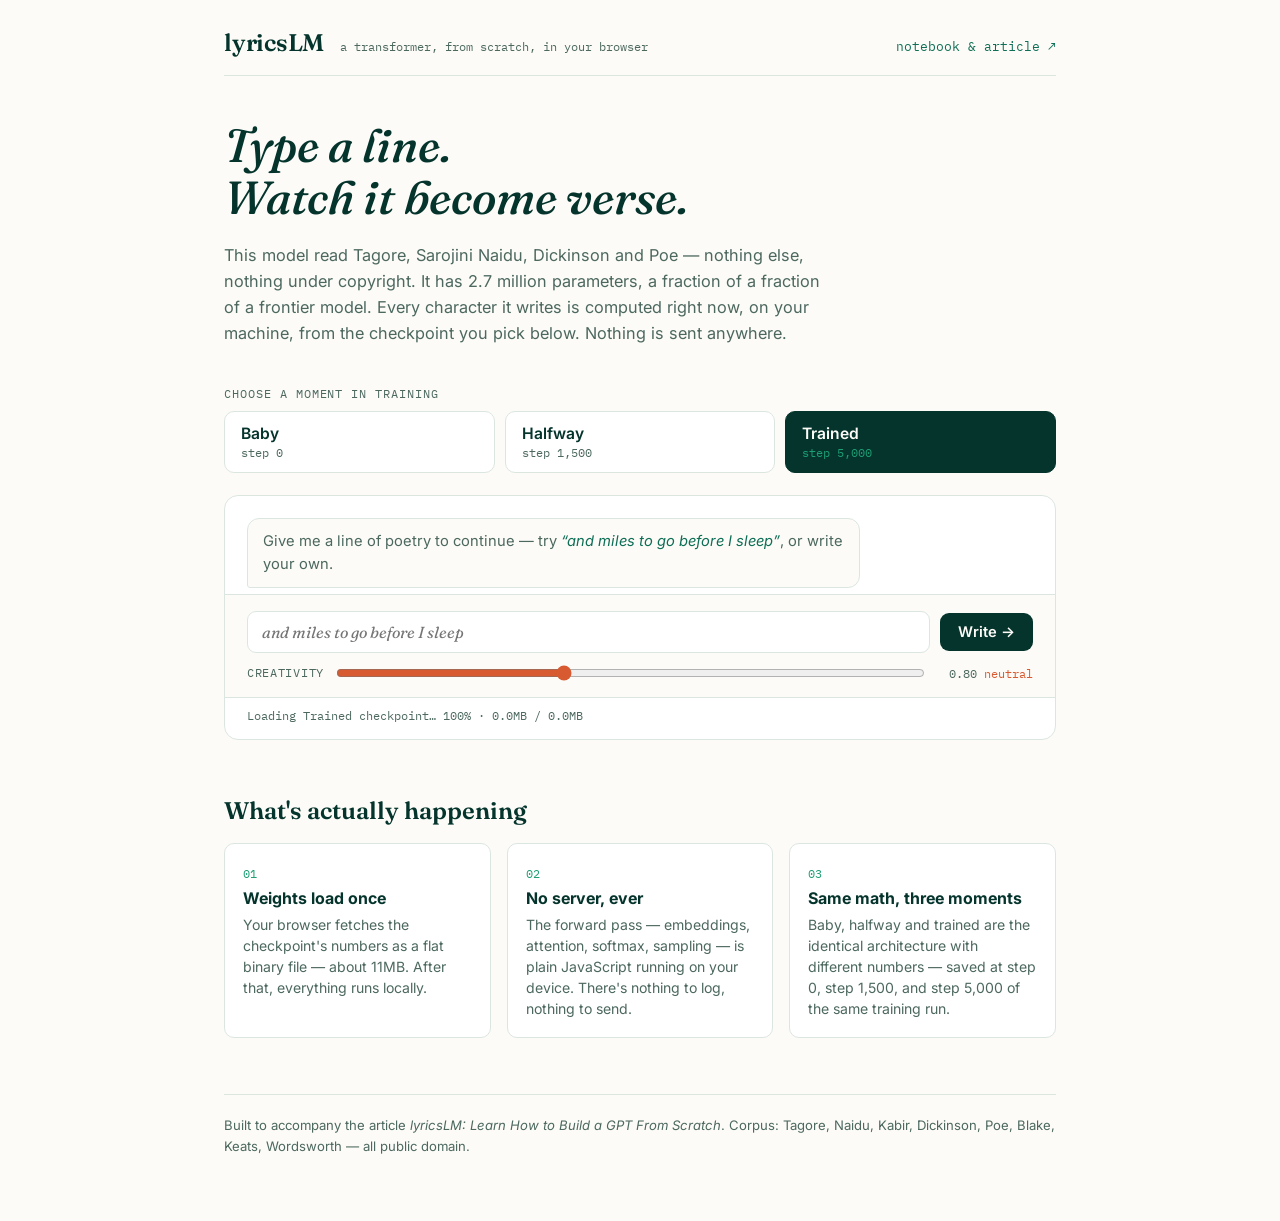
==== frontend/demo.html @ 4c5231a4 "update notebook" ====
<!doctype html>
<html lang="en">
<head>
<meta charset="utf-8">
<meta name="viewport" content="width=device-width, initial-scale=1">
<title>lyricsLM — a GPT trained on free verse</title>
<meta name="description" content="A 2.7M-parameter transformer, built from scratch and trained on Tagore, Naidu, Dickinson and Poe. Runs entirely in your browser. No server, no API key.">
<link rel="preconnect" href="https://fonts.googleapis.com">
<link rel="preconnect" href="https://fonts.gstatic.com" crossorigin>
<link href="https://fonts.googleapis.com/css2?family=Fraunces:ital,opsz,wght@0,9..144,400;0,9..144,600;1,9..144,500&family=Inter:wght@400;500;600&family=IBM+Plex+Mono:wght@400;500&display=swap" rel="stylesheet">
<link rel="stylesheet" href="css/styles.css">
</head>
<body>

<div class="page">

  <header class="topbar">
    <a class="brand" href="index.html" style="text-decoration:none;">
      <span class="brand-mark">lyricsLM</span>
      <span class="brand-tag">a transformer, from scratch, in your browser</span>
    </a>
    <a class="brand-link" href="https://github.com/YOUR-USERNAME/lyricsLM" target="_blank" rel="noopener">notebook &amp; article ↗</a>
  </header>

  <div id="demo-banner" class="banner" hidden>
    Demo mode — these are randomly initialised placeholder weights, not a trained model.
    Swap in your exported checkpoints (see README) to hear the real thing.
  </div>

  <main class="layout">

    <section class="intro">
      <h1>Type a line.<br>Watch it become verse.</h1>
      <p>This model read Tagore, Sarojini Naidu, Dickinson and Poe — nothing else, nothing under
        copyright. It has 2.7 million parameters, a fraction of a fraction of a frontier model.
        Every character it writes is computed right now, on your machine, from the checkpoint
        you pick below. Nothing is sent anywhere.</p>
    </section>

    <section class="checkpoint-picker">
      <div class="picker-label">Choose a moment in training</div>
      <div id="checkpoint-tabs" class="tabs" role="tablist"></div>
      <div id="load-progress" class="load-progress" hidden>
        <div id="load-progress-fill" class="load-progress-fill"></div>
      </div>
    </section>

    <section class="chat-panel">
      <div id="chat-log" class="chat-log" aria-live="polite">
        <div class="bubble model intro-bubble">
          <div class="bubble-inner">Give me a line of poetry to continue — try <em>“and miles to go before I sleep”</em>, or write your own.</div>
        </div>
      </div>

      <form id="composer" class="composer">
        <div class="composer-row">
          <input id="seed-input" type="text" maxlength="100" placeholder="and miles to go before I sleep" autocomplete="off">
          <button id="send-btn" type="submit">Write →</button>
        </div>
        <div class="composer-row controls-row">
          <label class="temp-control">
            <span class="temp-name">Creativity</span>
            <input id="temp-slider" type="range" min="0.3" max="1.6" step="0.05" value="0.8">
            <span class="temp-readout"><span id="temp-value">0.80</span> <span class="temp-mood">neutral</span></span>
          </label>
        </div>
      </form>

      <div id="status-line" class="status-line">Loading…</div>
    </section>

    <section class="how-panel">
      <h2>What's actually happening</h2>
      <div class="how-grid">
        <div class="how-card">
          <span class="how-num">01</span>
          <h3>Weights load once</h3>
          <p>Your browser fetches the checkpoint's numbers as a flat binary file — about 11MB.
            After that, everything runs locally.</p>
        </div>
        <div class="how-card">
          <span class="how-num">02</span>
          <h3>No server, ever</h3>
          <p>The forward pass — embeddings, attention, softmax, sampling — is plain JavaScript
            running on your device. There's nothing to log, nothing to send.</p>
        </div>
        <div class="how-card">
          <span class="how-num">03</span>
          <h3>Same math, three moments</h3>
          <p>Baby, halfway and trained are the identical architecture with different numbers —
            saved at step 0, step 1,500, and step 5,000 of the same training run.</p>
        </div>
      </div>
    </section>

  </main>

  <footer class="foot">
    Built to accompany the article <em>lyricsLM: Learn How to Build a GPT From Scratch</em>.
    Corpus: Tagore, Naidu, Kabir, Dickinson, Poe, Blake, Keats, Wordsworth — all public domain.
  </footer>

</div>

<script src="js/app.js"></script>
</body>
</html>
---- frontend/css/styles.css ----
:root {
  --ink: #04342C;
  --green-deep: #0F6E56;
  --green: #1D9E75;
  --green-pale: #E7F3EE;
  --orange: #D85A30;
  --orange-pale: #FBEAE3;
  --paper: #FCFBF7;
  --paper-raised: #FFFFFF;
  --line: #DCE6E1;
  --text: #16302A;
  --text-soft: #4C685F;
  --radius: 10px;
  --serif: 'Fraunces', Georgia, serif;
  --sans: 'Inter', -apple-system, BlinkMacSystemFont, sans-serif;
  --mono: 'IBM Plex Mono', ui-monospace, monospace;
}

* { box-sizing: border-box; }

html, body {
  margin: 0;
  background: var(--paper);
  color: var(--text);
  font-family: var(--sans);
  -webkit-font-smoothing: antialiased;
}

a { color: var(--green-deep); }

.page {
  max-width: 880px;
  margin: 0 auto;
  padding: 0 24px 64px;
}

/* ---- top bar ---- */

.topbar {
  display: flex;
  align-items: baseline;
  justify-content: space-between;
  padding: 28px 0 18px;
  border-bottom: 1px solid var(--line);
  flex-wrap: wrap;
  gap: 8px;
}

.brand-mark {
  font-family: var(--serif);
  font-weight: 600;
  font-size: 1.5rem;
  color: var(--ink);
  letter-spacing: -0.01em;
}

.brand-tag {
  font-family: var(--mono);
  font-size: 0.78rem;
  color: var(--text-soft);
  margin-left: 12px;
}

.brand-link {
  font-family: var(--mono);
  font-size: 0.82rem;
  text-decoration: none;
  color: var(--green-deep);
  white-space: nowrap;
}
.brand-link:hover { color: var(--orange); }

/* ---- banner ---- */

.banner {
  margin-top: 18px;
  padding: 12px 16px;
  background: var(--orange-pale);
  border: 1px solid #F0C7B4;
  border-radius: var(--radius);
  font-size: 0.9rem;
  color: #8A3A1E;
}

/* ---- intro ---- */

.intro { margin-top: 44px; }

.intro h1 {
  font-family: var(--serif);
  font-weight: 500;
  font-style: italic;
  font-size: clamp(2rem, 5vw, 2.9rem);
  line-height: 1.12;
  margin: 0 0 18px;
  color: var(--ink);
}

.intro p {
  max-width: 60ch;
  font-size: 1.02rem;
  line-height: 1.6;
  color: var(--text-soft);
  margin: 0;
}

/* ---- checkpoint picker ---- */

.checkpoint-picker { margin-top: 40px; }

.picker-label {
  font-family: var(--mono);
  font-size: 0.75rem;
  text-transform: uppercase;
  letter-spacing: 0.08em;
  color: var(--text-soft);
  margin-bottom: 10px;
}

.tabs {
  display: flex;
  gap: 10px;
  flex-wrap: wrap;
}

.tab {
  flex: 1 1 140px;
  display: flex;
  flex-direction: column;
  align-items: flex-start;
  gap: 2px;
  padding: 12px 16px;
  background: var(--paper-raised);
  border: 1px solid var(--line);
  border-radius: var(--radius);
  cursor: pointer;
  font-family: var(--sans);
  text-align: left;
  transition: border-color 0.15s ease, background 0.15s ease, transform 0.1s ease;
}

.tab:hover:not(:disabled) { border-color: var(--green); transform: translateY(-1px); }
.tab:disabled { opacity: 0.55; cursor: default; }

.tab .tab-label {
  font-weight: 600;
  font-size: 0.98rem;
  color: var(--ink);
}
.tab .tab-sub {
  font-family: var(--mono);
  font-size: 0.72rem;
  color: var(--text-soft);
}

.tab.active {
  background: var(--ink);
  border-color: var(--ink);
}
.tab.active .tab-label { color: var(--paper); }
.tab.active .tab-sub { color: var(--green); }

/* ---- checkpoint load progress ---- */

.load-progress {
  margin-top: 12px;
  height: 5px;
  background: var(--green-pale);
  border-radius: 999px;
  overflow: hidden;
}

.load-progress-fill {
  height: 100%;
  width: 0%;
  background: var(--green);
  border-radius: 999px;
  transition: width 0.15s ease;
}

.tab.loading { position: relative; }
.tab.loading .tab-sub::after {
  content: ' \00b7 loading\2026';
  color: var(--orange);
}

/* ---- chat panel ---- */

.chat-panel {
  margin-top: 22px;
  border: 1px solid var(--line);
  border-radius: 14px;
  background: var(--paper-raised);
  overflow: hidden;
}

.chat-log {
  padding: 22px 22px 6px;
  max-height: 420px;
  overflow-y: auto;
  display: flex;
  flex-direction: column;
  gap: 14px;
}

.bubble { display: flex; }
.bubble.user { justify-content: flex-end; }
.bubble.model { justify-content: flex-start; }

.bubble-inner {
  max-width: 78%;
  padding: 11px 15px;
  border-radius: 12px;
  line-height: 1.55;
  font-size: 0.98rem;
  white-space: pre-wrap;
}

.bubble.user .bubble-inner {
  background: var(--green-pale);
  color: var(--ink);
  border-bottom-right-radius: 3px;
}

.bubble.model .bubble-inner {
  background: var(--paper);
  border: 1px solid var(--line);
  color: var(--ink);
  font-family: var(--serif);
  font-style: italic;
  font-size: 1.05rem;
  border-bottom-left-radius: 3px;
}

.bubble.model.intro-bubble .bubble-inner {
  font-family: var(--sans);
  font-style: normal;
  color: var(--text-soft);
  font-size: 0.92rem;
}

.bubble.model.intro-bubble em { color: var(--green-deep); font-style: italic; }

/* ---- composer ---- */

.composer {
  border-top: 1px solid var(--line);
  padding: 16px 22px 14px;
  background: var(--paper);
}

.composer-row {
  display: flex;
  align-items: center;
  gap: 10px;
}

.composer-row + .controls-row { margin-top: 10px; }

#seed-input {
  flex: 1;
  font-family: var(--serif);
  font-style: italic;
  font-size: 1rem;
  padding: 10px 14px;
  border: 1px solid var(--line);
  border-radius: 9px;
  background: var(--paper-raised);
  color: var(--ink);
}
#seed-input:focus { outline: 2px solid var(--green); outline-offset: 1px; }

#send-btn {
  font-family: var(--sans);
  font-weight: 600;
  font-size: 0.92rem;
  padding: 10px 18px;
  background: var(--ink);
  color: var(--paper);
  border: none;
  border-radius: 9px;
  cursor: pointer;
  white-space: nowrap;
  transition: background 0.15s ease;
}
#send-btn:hover:not(:disabled) { background: var(--green-deep); }
#send-btn:disabled { opacity: 0.5; cursor: default; }

.temp-control {
  display: flex;
  align-items: center;
  gap: 10px;
  width: 100%;
}
.temp-name {
  font-family: var(--mono);
  font-size: 0.72rem;
  text-transform: uppercase;
  letter-spacing: 0.06em;
  color: var(--text-soft);
  white-space: nowrap;
}
#temp-slider {
  flex: 1;
  accent-color: var(--orange);
}
.temp-readout {
  font-family: var(--mono);
  font-size: 0.78rem;
  color: var(--text-soft);
  white-space: nowrap;
  min-width: 96px;
  text-align: right;
}
.temp-mood { color: var(--orange); }

.status-line {
  font-family: var(--mono);
  font-size: 0.76rem;
  color: var(--text-soft);
  padding: 10px 22px 16px;
  border-top: 1px solid var(--line);
}

/* ---- how panel ---- */

.how-panel { margin-top: 56px; }
.how-panel h2 {
  font-family: var(--serif);
  font-weight: 600;
  font-size: 1.5rem;
  color: var(--ink);
  margin: 0 0 18px;
}

.how-grid {
  display: grid;
  grid-template-columns: repeat(3, 1fr);
  gap: 16px;
}

.how-card {
  padding: 18px;
  border: 1px solid var(--line);
  border-radius: var(--radius);
  background: var(--paper-raised);
}

.how-num {
  font-family: var(--mono);
  font-size: 0.78rem;
  color: var(--green);
}

.how-card h3 {
  font-family: var(--sans);
  font-size: 1rem;
  margin: 6px 0 6px;
  color: var(--ink);
}

.how-card p {
  font-size: 0.88rem;
  line-height: 1.5;
  color: var(--text-soft);
  margin: 0;
}

/* ---- footer ---- */

.foot {
  margin-top: 56px;
  padding-top: 20px;
  border-top: 1px solid var(--line);
  font-size: 0.82rem;
  color: var(--text-soft);
  line-height: 1.6;
}

/* ---- responsive ---- */

@media (max-width: 640px) {
  .how-grid { grid-template-columns: 1fr; }
  .tabs { flex-direction: column; }
  .tab { flex: 1 1 auto; }
  .landing-links { flex-direction: column; }
}

/* ---- landing page ---- */

.landing-hero { margin-top: 44px; }

.landing-kicker {
  font-family: var(--mono);
  font-size: 0.75rem;
  text-transform: uppercase;
  letter-spacing: 0.08em;
  color: var(--green-deep);
  margin-bottom: 14px;
}

.landing-hero h1 {
  font-family: var(--serif);
  font-weight: 500;
  font-size: clamp(1.7rem, 4.2vw, 2.5rem);
  line-height: 1.28;
  margin: 0 0 20px;
  color: var(--ink);
  max-width: 22ch;
}

.landing-hero .subhead {
  max-width: 62ch;
  font-size: 1.05rem;
  line-height: 1.65;
  color: var(--text-soft);
  margin: 0 0 28px;
}

.landing-links {
  display: flex;
  gap: 10px;
  flex-wrap: wrap;
  margin-bottom: 8px;
}

.landing-link {
  display: inline-flex;
  align-items: center;
  gap: 8px;
  padding: 10px 16px;
  border: 1px solid var(--line);
  border-radius: var(--radius);
  background: var(--paper-raised);
  color: var(--ink);
  text-decoration: none;
  font-family: var(--sans);
  font-weight: 500;
  font-size: 0.92rem;
  transition: border-color 0.15s ease, transform 0.1s ease;
}
.landing-link:hover { border-color: var(--green); transform: translateY(-1px); color: var(--green-deep); }

.landing-link.primary {
  background: var(--ink);
  border-color: var(--ink);
  color: var(--paper);
}
.landing-link.primary:hover { background: var(--green-deep); border-color: var(--green-deep); color: var(--paper); }

.landing-tagline {
  margin-top: 56px;
  padding: 32px 0;
  border-top: 1px solid var(--line);
  border-bottom: 1px solid var(--line);
}

.landing-tagline h2 {
  font-family: var(--serif);
  font-weight: 500;
  font-style: italic;
  font-size: clamp(1.8rem, 4.5vw, 2.6rem);
  line-height: 1.15;
  margin: 0 0 16px;
  color: var(--ink);
}

.landing-tagline p {
  max-width: 60ch;
  font-size: 1.02rem;
  line-height: 1.6;
  color: var(--text-soft);
  margin: 0;
}

.landing-cta {
  margin-top: 40px;
  text-align: center;
}

.landing-cta .landing-link.primary {
  padding: 14px 28px;
  font-size: 1rem;
}

/* ---- reduced motion ---- */

@media (prefers-reduced-motion: reduce) {
  .tab { transition: none; }
}
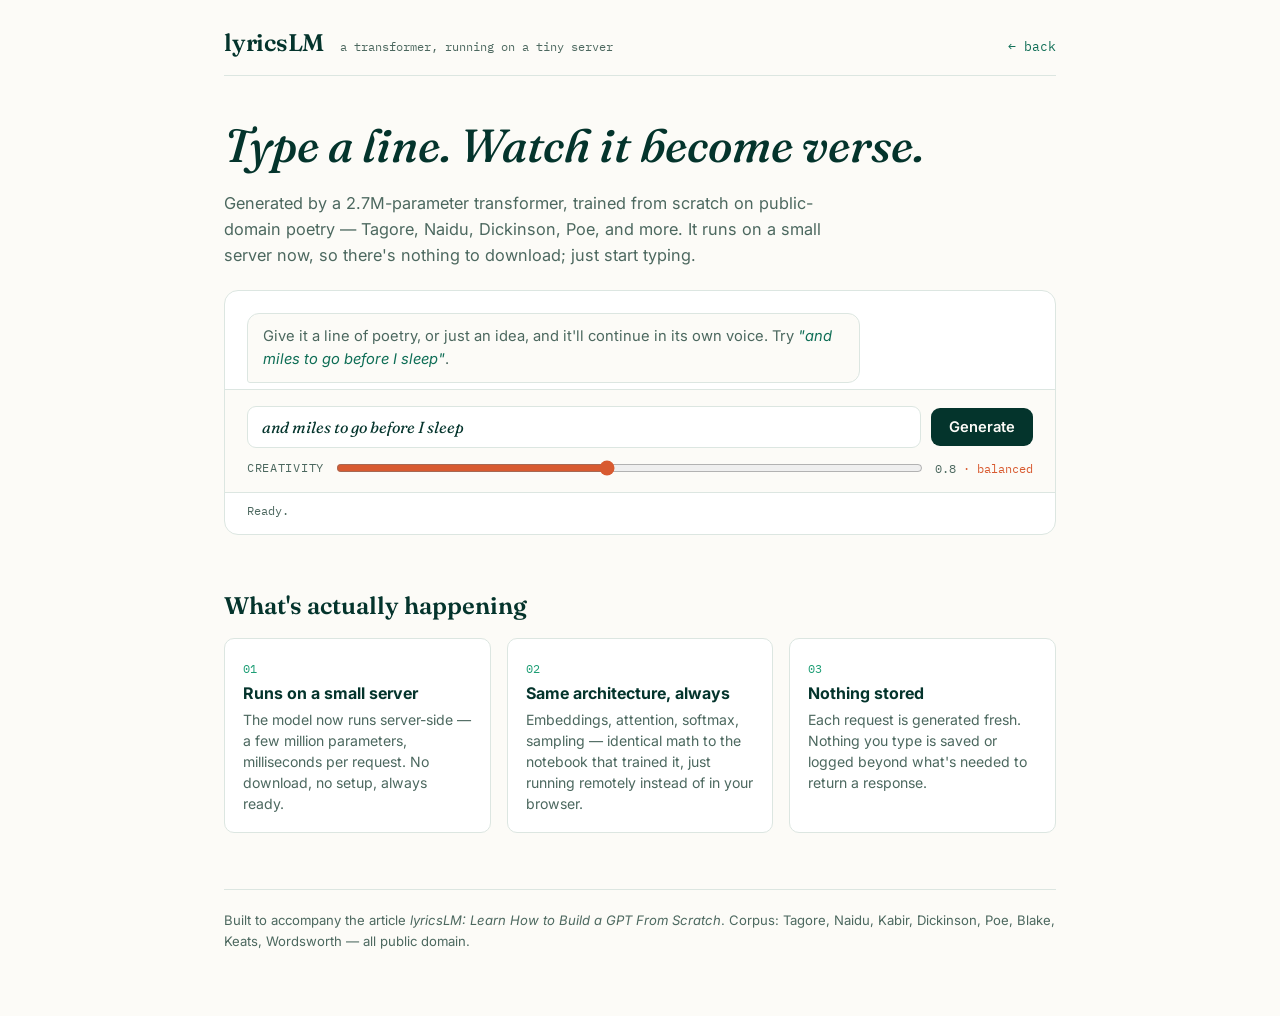
==== commit a8a5cc92: "switch to server-side inference: add backend, simplify frontend" ====
--- a/frontend/demo.html
+++ b/frontend/demo.html
@@ -3,8 +3,7 @@
 <head>
 <meta charset="utf-8">
 <meta name="viewport" content="width=device-width, initial-scale=1">
-<title>lyricsLM — a GPT trained on free verse</title>
-<meta name="description" content="A 2.7M-parameter transformer, built from scratch and trained on Tagore, Naidu, Dickinson and Poe. Runs entirely in your browser. No server, no API key.">
+<title>lyricsLM — try it</title>
 <link rel="preconnect" href="https://fonts.googleapis.com">
 <link rel="preconnect" href="https://fonts.gstatic.com" crossorigin>
 <link href="https://fonts.googleapis.com/css2?family=Fraunces:ital,opsz,wght@0,9..144,400;0,9..144,600;1,9..144,500&family=Inter:wght@400;500;600&family=IBM+Plex+Mono:wght@400;500&display=swap" rel="stylesheet">
@@ -15,85 +14,67 @@
 <div class="page">
 
   <header class="topbar">
-    <a class="brand" href="index.html" style="text-decoration:none;">
-      <span class="brand-mark">lyricsLM</span>
-      <span class="brand-tag">a transformer, from scratch, in your browser</span>
-    </a>
-    <a class="brand-link" href="https://github.com/YOUR-USERNAME/lyricsLM" target="_blank" rel="noopener">notebook &amp; article ↗</a>
+    <div class="brand">
+      <a href="index.html" class="brand-mark" style="text-decoration:none;">lyricsLM</a>
+      <span class="brand-tag">a transformer, running on a tiny server</span>
+    </div>
+    <a class="brand-link" href="index.html">← back</a>
   </header>
 
-  <div id="demo-banner" class="banner" hidden>
-    Demo mode — these are randomly initialised placeholder weights, not a trained model.
-    Swap in your exported checkpoints (see README) to hear the real thing.
+  <section class="intro">
+    <h1>Type a line. Watch it become verse.</h1>
+    <p>Generated by a 2.7M-parameter transformer, trained from scratch on public-domain
+      poetry — Tagore, Naidu, Dickinson, Poe, and more. It runs on a small server now,
+      so there's nothing to download; just start typing.</p>
+  </section>
+
+  <div class="chat-panel">
+    <div class="chat-log" id="chat-log">
+      <div class="bubble model intro-bubble">
+        <div class="bubble-inner">Give it a line of poetry, or just an idea, and it'll continue in its own voice. Try <em>"and miles to go before I sleep"</em>.</div>
+      </div>
+    </div>
+
+    <div class="composer">
+      <div class="composer-row">
+        <input id="seed-input" type="text" placeholder="and miles to go before I sleep" value="and miles to go before I sleep">
+        <button id="send-btn">Generate</button>
+      </div>
+      <div class="controls-row">
+        <div class="temp-control">
+          <span class="temp-name">Creativity</span>
+          <input type="range" id="temp-slider" min="0.2" max="1.5" step="0.1" value="0.8">
+          <span class="temp-readout" id="temp-readout">0.8 <span class="temp-mood">· balanced</span></span>
+        </div>
+      </div>
+    </div>
+
+    <div class="status-line" id="status-line">Ready.</div>
   </div>
 
-  <main class="layout">
-
-    <section class="intro">
-      <h1>Type a line.<br>Watch it become verse.</h1>
-      <p>This model read Tagore, Sarojini Naidu, Dickinson and Poe — nothing else, nothing under
-        copyright. It has 2.7 million parameters, a fraction of a fraction of a frontier model.
-        Every character it writes is computed right now, on your machine, from the checkpoint
-        you pick below. Nothing is sent anywhere.</p>
-    </section>
-
-    <section class="checkpoint-picker">
-      <div class="picker-label">Choose a moment in training</div>
-      <div id="checkpoint-tabs" class="tabs" role="tablist"></div>
-      <div id="load-progress" class="load-progress" hidden>
-        <div id="load-progress-fill" class="load-progress-fill"></div>
+  <section class="how-panel">
+    <h2>What's actually happening</h2>
+    <div class="how-grid">
+      <div class="how-card">
+        <span class="how-num">01</span>
+        <h3>Runs on a small server</h3>
+        <p>The model now runs server-side — a few million parameters, milliseconds per
+          request. No download, no setup, always ready.</p>
       </div>
-    </section>
-
-    <section class="chat-panel">
-      <div id="chat-log" class="chat-log" aria-live="polite">
-        <div class="bubble model intro-bubble">
-          <div class="bubble-inner">Give me a line of poetry to continue — try <em>“and miles to go before I sleep”</em>, or write your own.</div>
-        </div>
+      <div class="how-card">
+        <span class="how-num">02</span>
+        <h3>Same architecture, always</h3>
+        <p>Embeddings, attention, softmax, sampling — identical math to the notebook
+          that trained it, just running remotely instead of in your browser.</p>
       </div>
-
-      <form id="composer" class="composer">
-        <div class="composer-row">
-          <input id="seed-input" type="text" maxlength="100" placeholder="and miles to go before I sleep" autocomplete="off">
-          <button id="send-btn" type="submit">Write →</button>
-        </div>
-        <div class="composer-row controls-row">
-          <label class="temp-control">
-            <span class="temp-name">Creativity</span>
-            <input id="temp-slider" type="range" min="0.3" max="1.6" step="0.05" value="0.8">
-            <span class="temp-readout"><span id="temp-value">0.80</span> <span class="temp-mood">neutral</span></span>
-          </label>
-        </div>
-      </form>
-
-      <div id="status-line" class="status-line">Loading…</div>
-    </section>
-
-    <section class="how-panel">
-      <h2>What's actually happening</h2>
-      <div class="how-grid">
-        <div class="how-card">
-          <span class="how-num">01</span>
-          <h3>Weights load once</h3>
-          <p>Your browser fetches the checkpoint's numbers as a flat binary file — about 11MB.
-            After that, everything runs locally.</p>
-        </div>
-        <div class="how-card">
-          <span class="how-num">02</span>
-          <h3>No server, ever</h3>
-          <p>The forward pass — embeddings, attention, softmax, sampling — is plain JavaScript
-            running on your device. There's nothing to log, nothing to send.</p>
-        </div>
-        <div class="how-card">
-          <span class="how-num">03</span>
-          <h3>Same math, three moments</h3>
-          <p>Baby, halfway and trained are the identical architecture with different numbers —
-            saved at step 0, step 1,500, and step 5,000 of the same training run.</p>
-        </div>
+      <div class="how-card">
+        <span class="how-num">03</span>
+        <h3>Nothing stored</h3>
+        <p>Each request is generated fresh. Nothing you type is saved or logged beyond
+          what's needed to return a response.</p>
       </div>
-    </section>
-
-  </main>
+    </div>
+  </section>
 
   <footer class="foot">
     Built to accompany the article <em>lyricsLM: Learn How to Build a GPT From Scratch</em>.
